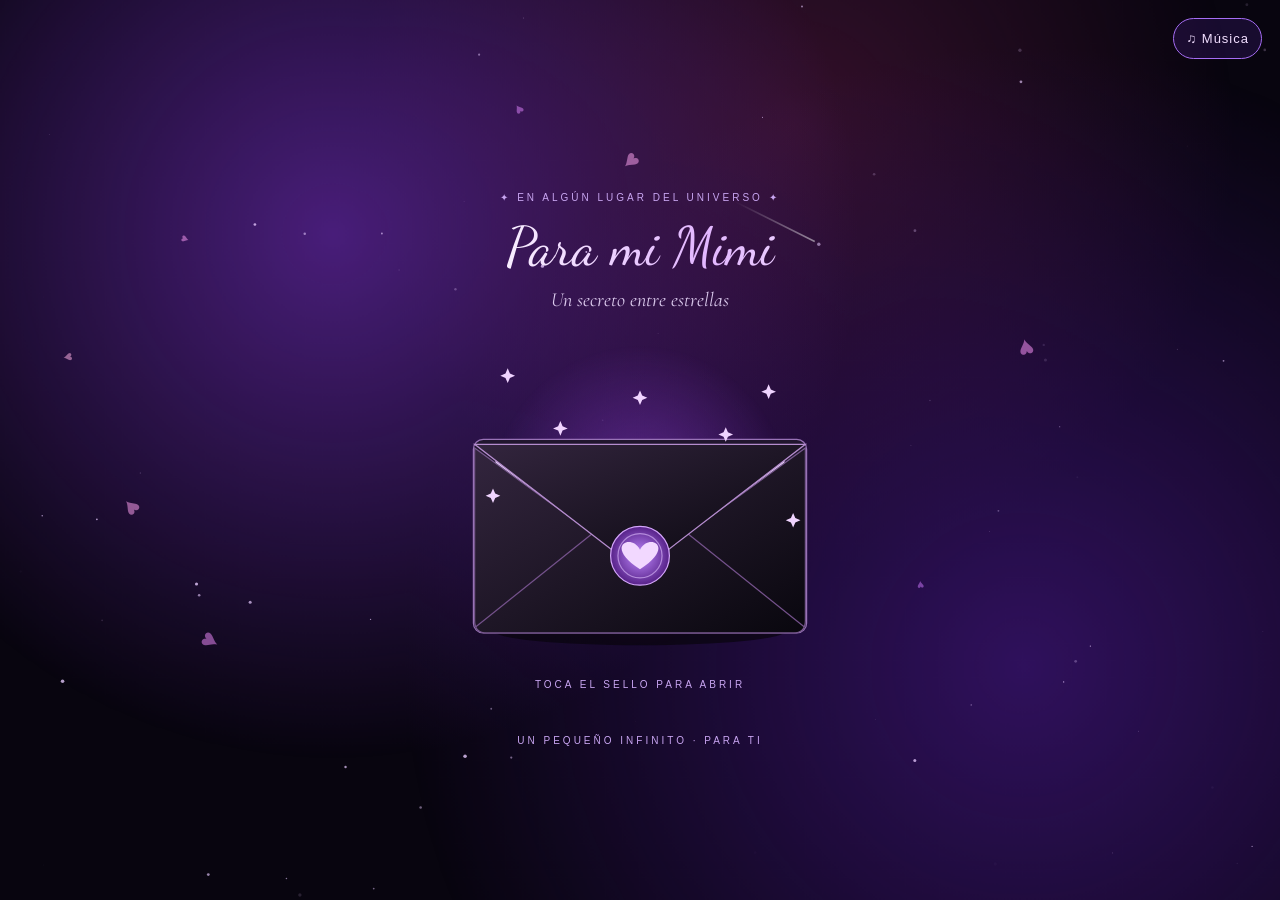
==== index.html @ 6a79136a "Organizar archivos por carpetas (HTML, CSS, JS, img) y añadir foto desplegable al abrir la carta" ====
<!doctype html>
<html lang="es">
<head>
  <meta charset="utf-8">
  <meta name="viewport" content="width=device-width, initial-scale=1, viewport-fit=cover">
  <title>Para mi Mimi 💜</title>
  <link href="https://fonts.googleapis.com/css2?family=Cormorant+Garamond:ital,wght@0,400;1,400&family=Dancing+Script:wght@400;600&display=swap" rel="stylesheet">
  <link rel="stylesheet" href="css/styles.css">
</head>
<body data-mode="sobre">
  <div class="aurora"></div>
  <canvas id="stars" aria-hidden="true"></canvas>
  <button id="sound" aria-label="Activar música" aria-pressed="false">♫ Música</button>

  <main>
    <small>✦ EN ALGÚN LUGAR DEL UNIVERSO ✦</small>

    <section id="cover">
      <h1>Para mi Mimi</h1>
      <p class="sub">Un secreto entre estrellas</p>
      <button class="art" id="heart" aria-label="Abrir carta">
        <svg viewBox="0 0 320 300" aria-hidden="true">
          <defs>
            <linearGradient id="env" x2="1" y2="1">
              <stop stop-color="#33253e"/>
              <stop offset="1" stop-color="#09070e"/>
            </linearGradient>
            <radialGradient id="wax">
              <stop stop-color="#c18aff"/>
              <stop offset="1" stop-color="#572289"/>
            </radialGradient>
          </defs>
          <ellipse cx="160" cy="260" rx="120" ry="12" fill="#09050e" opacity=".7"/>
          <rect x="24" y="104" width="272" height="158" rx="8" fill="#21162e" stroke="#9872b6"/>
          <rect class="paper" x="42" y="116" width="236" height="130" rx="5" fill="#e5d4f4"/>
          <path d="M25 111L160 209 295 111V252Q295 262 285 262H35Q25 262 25 252Z" fill="url(#env)" stroke="#76578d"/>
          <path d="M26 257L126 177M294 257L194 177" stroke="#74518b" fill="none"/>
          <path class="flap" d="M25 108H295L174 201Q160 211 146 201Z" fill="url(#env)" stroke="#b58cce"/>
          <g class="seal">
            <circle cx="160" cy="199" r="24" fill="url(#wax)" stroke="#d3a4fa"/>
            <circle cx="160" cy="199" r="18" fill="none" stroke="#e2c0ff" opacity=".6"/>
            <path d="M160 210C130 191 153 180 160 194 167 180 190 191 160 210" fill="#f2d8ff"/>
          </g>
          <g>
            <path d="M0-6L1.8-1.8 6 0 1.8 1.8 0 6-1.8 1.8-6 0-1.8-1.8Z" fill="#f0d4ff" class="sp" transform="translate(52 52)"/>
            <path d="M0-6L1.8-1.8 6 0 1.8 1.8 0 6-1.8 1.8-6 0-1.8-1.8Z" fill="#f0d4ff" class="sp" transform="translate(265 65)"/>
            <path d="M0-6L1.8-1.8 6 0 1.8 1.8 0 6-1.8 1.8-6 0-1.8-1.8Z" fill="#f0d4ff" class="sp" transform="translate(40 150)"/>
            <path d="M0-6L1.8-1.8 6 0 1.8 1.8 0 6-1.8 1.8-6 0-1.8-1.8Z" fill="#f0d4ff" class="sp" transform="translate(285 170)"/>
            <path d="M0-6L1.8-1.8 6 0 1.8 1.8 0 6-1.8 1.8-6 0-1.8-1.8Z" fill="#f0d4ff" class="sp" transform="translate(160 70)"/>
            <path d="M0-6L1.8-1.8 6 0 1.8 1.8 0 6-1.8 1.8-6 0-1.8-1.8Z" fill="#f0d4ff" class="sp" transform="translate(95 95)"/>
            <path d="M0-6L1.8-1.8 6 0 1.8 1.8 0 6-1.8 1.8-6 0-1.8-1.8Z" fill="#f0d4ff" class="sp" transform="translate(230 100)"/>
          </g>
        </svg>
      </button>
      <p class="hint">TOCA EL SELLO PARA ABRIR</p>
    </section>

    <section id="letter" hidden>
      <div class="tiny">♡</div>
      <h1>Para mi Mimi 💜</h1>

      <figure class="photo-card">
        <div class="photo-frame">
          <img src="img/foto.png" alt="Nosotros juntos 💜">
        </div>
        <figcaption class="photo-caption">Tú y yo 💜</figcaption>
      </figure>

      <div id="message" aria-live="polite"></div>

      <div id="finale" hidden>
        <div class="flowers" aria-hidden="true">✿ ❀ ✿</div>
        <svg id="constellation" viewBox="0 0 280 230" role="img" aria-label="Corazón formado por estrellas"></svg>
        <p class="signature">De todas las casualidades que pudieron pasar en este universo infinito mi favorita siempre será haber coincidido contigo</p>
        <p>Te quiero y te amo muchísimo mi Mimi 💜</p>
        <button id="back">Volver al inicio</button>
      </div>
    </section>

    <footer>UN PEQUEÑO INFINITO · PARA TI</footer>
  </main>

  <script src="js/script.js"></script>
</body>
</html>
---- css/styles.css ----
:root {
  --bg: #08050f;
  --tx: #f7eeff;
  --soft: #dccbee;
  --acc: #c8a5f1;
  color-scheme: dark;
  box-sizing: border-box;
  padding-top: env(safe-area-inset-top, 0px);
  padding-bottom: env(safe-area-inset-bottom, 0px);
}

html {
  scroll-padding-top: env(safe-area-inset-top, 0px);
}

* {
  box-sizing: border-box;
  margin: 0;
  -webkit-tap-highlight-color: transparent;
}

body {
  background: var(--bg);
  color: var(--tx);
  font-family: 'Cormorant Garamond', Georgia, serif;
  min-height: 100svh;
  display: grid;
  place-items: center;
  text-align: center;
  overflow-x: hidden;
}

.aurora {
  position: fixed;
  inset: -10%;
  z-index: 0;
  will-change: transform;
  background:
    radial-gradient(circle at 30% 30%, #6a2bb0aa, transparent 40%),
    radial-gradient(circle at 75% 70%, #3a1470cc, transparent 45%),
    radial-gradient(circle at 60% 20%, #b0307a44, transparent 35%);
  animation: drift 18s ease-in-out infinite alternate;
}

canvas {
  position: fixed;
  inset: 0;
  width: 100%;
  height: 100%;
  pointer-events: none;
  z-index: 0;
}

main {
  position: relative;
  z-index: 1;
  width: min(92%, 440px);
  padding: 76px 24px 44px;
}

small,
footer,
.hint {
  font: 10px Arial, sans-serif;
  letter-spacing: 3px;
  color: var(--acc);
}

small {
  animation: appear 1.6s 0.2s both;
}

footer {
  margin-top: 45px;
}

.hint {
  animation: blink 2.6s ease-in-out infinite;
}

h1 {
  font: 400 clamp(40px, 11vw, 54px) / 1.15 'Dancing Script', cursive;
  background: linear-gradient(90deg, #fff, #e2b6ff, #fff, #e2b6ff);
  background-size: 200% 100%;
  -webkit-background-clip: text;
  background-clip: text;
  color: transparent;
  animation: shine 6s linear infinite;
  margin: 10px 0;
}

.sub {
  font-size: 20px;
  font-style: italic;
  color: var(--soft);
  animation: appear 1.6s 0.6s both;
}

button {
  cursor: pointer;
  color: #f2dfff;
  background: #7c3aed25;
  border: 1px solid #a66df4;
  border-radius: 30px;
  padding: 14px 24px;
  font: 13px Arial, sans-serif;
  letter-spacing: 1px;
  transition: background 0.3s, transform 0.3s;
}

button:hover {
  background: #7c3aed55;
  transform: translateY(-2px);
}

#sound {
  position: fixed;
  right: 18px;
  top: calc(18px + env(safe-area-inset-top, 0px));
  z-index: 3;
  padding: 12px;
}

.art {
  position: relative;
  isolation: isolate;
  display: block;
  width: 100%;
  padding: 0;
  border: 0;
  background: none;
  overflow: visible;
  animation: float 6s ease-in-out infinite, appear 1.6s 0.4s both;
}

.art:hover {
  background: none;
  transform: none;
}

.art svg {
  display: block;
  width: 100%;
  height: auto;
  max-height: 52svh;
  overflow: visible;
  transition: opacity 1s;
}

.art:before {
  content: '';
  position: absolute;
  inset: 6% 8%;
  border-radius: 50%;
  background: radial-gradient(circle, #9a45e777, transparent 65%);
  z-index: -1;
}

.art:focus-visible {
  outline: 2px solid #d8a3ff;
  border-radius: 20px;
}

#letter:not([hidden]) {
  animation: appear 1s ease;
}

.tiny {
  font-size: 60px;
  color: #dbabff;
  text-shadow: 0 0 30px #a855f7;
  animation: beat 1.6s ease-in-out infinite;
}

/* Despliegue de la foto al abrir la tarjeta */
.photo-card {
  margin: 22px auto 28px;
  padding: 12px 12px 18px;
  background: linear-gradient(145deg, rgba(52, 26, 84, 0.72), rgba(20, 10, 35, 0.88));
  border: 1px solid rgba(216, 163, 255, 0.42);
  border-radius: 18px;
  box-shadow:
    0 14px 36px rgba(0, 0, 0, 0.55),
    0 0 28px rgba(168, 85, 247, 0.28);
  backdrop-filter: blur(8px);
  transform-origin: top center;
  animation: unfoldPhoto 1.2s cubic-bezier(0.22, 1, 0.36, 1) 0.25s both;
}

.photo-frame {
  position: relative;
  overflow: hidden;
  border-radius: 12px;
  border: 1px solid rgba(236, 208, 255, 0.25);
}

.photo-frame::after {
  content: '';
  position: absolute;
  inset: 0;
  background: linear-gradient(to top, rgba(15, 7, 26, 0.35), transparent 40%);
  pointer-events: none;
}

.photo-frame img {
  display: block;
  width: 100%;
  height: auto;
  border-radius: 11px;
  transform: scale(1.01);
  transition: transform 0.6s ease;
}

.photo-card:hover .photo-frame img {
  transform: scale(1.04);
}

.photo-caption {
  margin-top: 12px;
  font-family: 'Dancing Script', cursive;
  font-size: 24px;
  color: #f2dfff;
  text-shadow: 0 0 14px rgba(168, 85, 247, 0.6);
}

#message {
  margin-top: 14px;
}

#message p {
  font-size: 21px;
  line-height: 1.7;
  color: var(--soft);
  text-align: left;
  margin: 0 0 22px;
}

.w {
  display: inline-block;
  opacity: 0;
  transform: translateY(8px);
  animation: wordin 0.7s ease forwards;
}

#finale {
  margin-top: 36px;
}

#finale p {
  font-size: 20px;
  line-height: 1.7;
  color: var(--soft);
  animation: appear 2s both;
}

#finale .signature {
  font-style: italic;
  color: #ecd0ff;
  margin-top: 10px;
}

#finale button {
  margin-top: 18px;
  animation: appear 2s 1s both;
}

.flowers {
  font-size: 42px;
  color: #d8a3ff;
  letter-spacing: 12px;
  text-shadow: 0 0 20px #a855f7;
  animation: sway 4s ease-in-out infinite;
}

#constellation {
  width: 100%;
  max-width: 300px;
  overflow: visible;
  animation: beat 1.8s ease-in-out 4s infinite;
}

#constellation circle {
  fill: #eac9ff;
  animation: gather 2.8s cubic-bezier(0.2, 0.7, 0.2, 1) both;
  animation-delay: var(--delay);
}

#constellation circle:nth-child(4n) {
  animation:
    gather 2.8s cubic-bezier(0.2, 0.7, 0.2, 1) both,
    tw 3s ease-in-out infinite;
  animation-delay: var(--delay), calc(3s + var(--delay) * 4);
}

#constellation .ln {
  fill: none;
  stroke: #d9a8ff88;
  stroke-width: 1;
  stroke-dasharray: 1;
  stroke-dashoffset: 1;
  animation: draw 3.5s 2.2s ease forwards;
}

.ring {
  transform-origin: 160px 140px;
  animation: spin 26s linear infinite;
}

.sp {
  animation: tw 2.4s ease-in-out infinite;
}

.sp:nth-child(2n) {
  animation-delay: 0.8s;
}

.sp:nth-child(3n) {
  animation-delay: 1.5s;
}

.fp {
  transform-box: fill-box;
  transform-origin: center;
  animation: fall 7s ease-in infinite;
}

.fp + .fp {
  animation-delay: 3.5s;
}

.bloom {
  transform-origin: 160px 140px;
  animation: pulse 4s ease-in-out infinite;
}

.flap {
  transform-origin: 160px 112px;
  transition: transform 0.8s;
}

.paper {
  transition: transform 0.8s;
}

.seal {
  transform-box: fill-box;
  transform-origin: center;
  transition: opacity 0.35s;
  animation: glow 2.4s ease-in-out infinite;
}

.opening .flap {
  transform: scaleY(-1);
}

.opening .paper {
  transform: translateY(-65px);
}

.opening .seal {
  opacity: 0;
}

.opening .bloom {
  animation: none;
  transform: scale(1.25);
  filter: brightness(2);
  transition: all 0.8s;
}

.opening .ring {
  animation-duration: 2s;
}

.opening svg {
  opacity: 0.45;
}

@keyframes unfoldPhoto {
  0% {
    opacity: 0;
    transform: perspective(700px) rotateX(-25deg) translateY(22px) scale(0.92);
  }
  100% {
    opacity: 1;
    transform: perspective(700px) rotateX(0deg) translateY(0) scale(1);
  }
}

@keyframes drift {
  to {
    transform: translate(3%, 2%) scale(1.06);
  }
}

@keyframes float {
  50% {
    transform: translateY(-9px);
  }
}

@keyframes pulse {
  50% {
    transform: scale(1.07);
  }
}

@keyframes beat {
  0%,
  100% {
    transform: scale(1);
  }
  15% {
    transform: scale(1.08);
  }
  30% {
    transform: scale(1);
  }
  45% {
    transform: scale(1.05);
  }
}

@keyframes appear {
  from {
    opacity: 0;
    transform: translateY(15px);
  }
  to {
    opacity: 1;
    transform: none;
  }
}

@keyframes blink {
  50% {
    opacity: 0.35;
  }
}

@keyframes shine {
  to {
    background-position: -200% 0;
  }
}

@keyframes wordin {
  to {
    opacity: 1;
    transform: none;
  }
}

@keyframes spin {
  to {
    transform: rotate(360deg);
  }
}

@keyframes tw {
  50% {
    opacity: 0.25;
  }
}

@keyframes sway {
  50% {
    transform: translateY(-5px);
  }
}

@keyframes glow {
  50% {
    transform: scale(0.95);
  }
}

@keyframes fall {
  0% {
    transform: translate(0, 0) rotate(0);
    opacity: 0;
  }
  15% {
    opacity: 1;
  }
  100% {
    transform: translate(-34px, 125px) rotate(220deg);
    opacity: 0;
  }
}

@keyframes gather {
  from {
    transform: translate(var(--dx), var(--dy));
    opacity: 0.1;
  }
  to {
    transform: none;
    opacity: 1;
  }
}

@keyframes draw {
  to {
    stroke-dashoffset: 0;
  }
}

@media (prefers-reduced-motion: reduce) {
  * {
    animation: none !important;
    transition: none !important;
  }
  .w {
    opacity: 1;
    filter: none;
    transform: none;
  }
  #constellation .ln {
    stroke-dashoffset: 0;
  }
}

@media (max-width: 480px) {
  main {
    padding: 64px 18px 36px;
  }
  #message p {
    font-size: 19px;
  }
  #finale p {
    font-size: 18px;
  }
  .tiny {
    font-size: 48px;
  }
  #sound {
    padding: 10px;
    font-size: 12px;
  }
}

@media (max-height: 620px) {
  .art svg {
    max-height: 42svh;
  }
}

@media (hover: none) {
  h1 {
    animation: none;
    background-position: 0 0;
  }
}
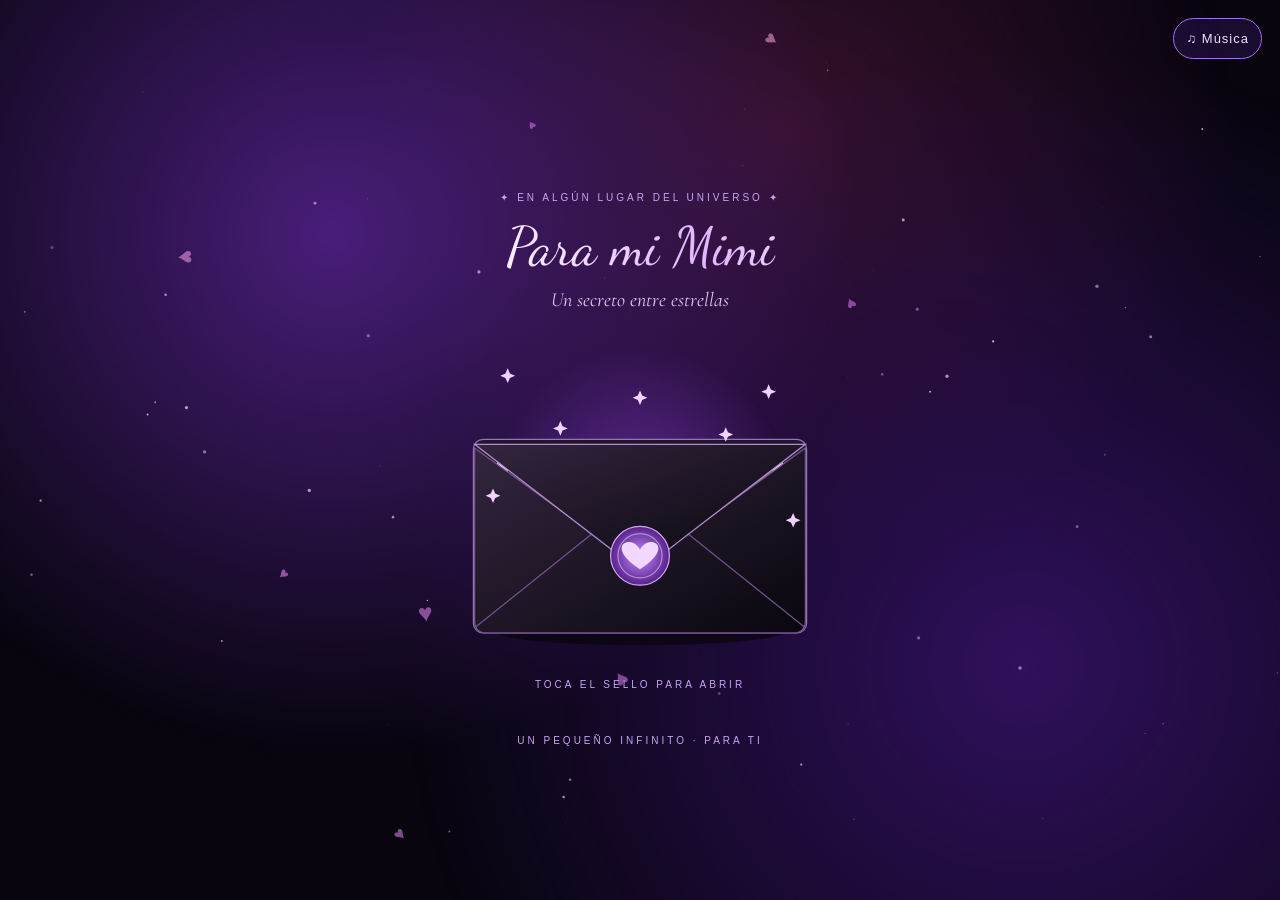
==== commit b980a7cb: "Hacer que la foto vaya saliendo desde adentro del sobre mientras se abre" ====
--- a/index.html
+++ b/index.html
@@ -29,18 +29,38 @@
               <stop stop-color="#c18aff"/>
               <stop offset="1" stop-color="#572289"/>
             </radialGradient>
+            <clipPath id="photo-clip">
+              <rect x="52" y="122" width="216" height="110" rx="4"/>
+            </clipPath>
           </defs>
+
+          <!-- Sombra y fondo interior del sobre -->
           <ellipse cx="160" cy="260" rx="120" ry="12" fill="#09050e" opacity=".7"/>
           <rect x="24" y="104" width="272" height="158" rx="8" fill="#21162e" stroke="#9872b6"/>
-          <rect class="paper" x="42" y="116" width="236" height="130" rx="5" fill="#e5d4f4"/>
+
+          <!-- Tarjeta con la foto dentro del sobre que va saliendo mientras se abre -->
+          <g class="paper">
+            <rect x="44" y="114" width="232" height="142" rx="6" fill="#f3e8ff" stroke="#d8b4fe" stroke-width="1.5"/>
+            <image href="img/foto.png" x="52" y="122" width="216" height="110" preserveAspectRatio="xMidYMid slice" clip-path="url(#photo-clip)"/>
+            <rect x="52" y="122" width="216" height="110" rx="4" fill="none" stroke="#a855f7" stroke-opacity=".35"/>
+            <text x="160" y="248" text-anchor="middle" fill="#4c1d95" font-family="'Dancing Script', cursive" font-size="15" font-weight="600">Tú y yo 💜</text>
+          </g>
+
+          <!-- Bolsillo frontal del sobre (cubre la foto hasta que sube y sale) -->
           <path d="M25 111L160 209 295 111V252Q295 262 285 262H35Q25 262 25 252Z" fill="url(#env)" stroke="#76578d"/>
           <path d="M26 257L126 177M294 257L194 177" stroke="#74518b" fill="none"/>
+
+          <!-- Solapa superior del sobre -->
           <path class="flap" d="M25 108H295L174 201Q160 211 146 201Z" fill="url(#env)" stroke="#b58cce"/>
+
+          <!-- Sello de cera -->
           <g class="seal">
             <circle cx="160" cy="199" r="24" fill="url(#wax)" stroke="#d3a4fa"/>
             <circle cx="160" cy="199" r="18" fill="none" stroke="#e2c0ff" opacity=".6"/>
             <path d="M160 210C130 191 153 180 160 194 167 180 190 191 160 210" fill="#f2d8ff"/>
           </g>
+
+          <!-- Destellos alrededor del sobre -->
           <g>
             <path d="M0-6L1.8-1.8 6 0 1.8 1.8 0 6-1.8 1.8-6 0-1.8-1.8Z" fill="#f0d4ff" class="sp" transform="translate(52 52)"/>
             <path d="M0-6L1.8-1.8 6 0 1.8 1.8 0 6-1.8 1.8-6 0-1.8-1.8Z" fill="#f0d4ff" class="sp" transform="translate(265 65)"/>
--- a/css/styles.css
+++ b/css/styles.css
@@ -334,18 +334,19 @@
 }
 
 .flap {
-  transform-origin: 160px 112px;
-  transition: transform 0.8s;
+  transform-origin: 160px 108px;
+  transition: transform 0.65s cubic-bezier(0.4, 0, 0.2, 1);
 }
 
 .paper {
-  transition: transform 0.8s;
+  transform-origin: 160px 185px;
+  transition: transform 1.25s cubic-bezier(0.22, 1, 0.36, 1) 0.35s, filter 1.25s ease 0.35s;
 }
 
 .seal {
   transform-box: fill-box;
   transform-origin: center;
-  transition: opacity 0.35s;
+  transition: opacity 0.3s, transform 0.3s;
   animation: glow 2.4s ease-in-out infinite;
 }
 
@@ -354,11 +355,13 @@
 }
 
 .opening .paper {
-  transform: translateY(-65px);
+  transform: translateY(-120px) scale(1.06);
+  filter: drop-shadow(0 12px 18px rgba(0, 0, 0, 0.65));
 }
 
 .opening .seal {
   opacity: 0;
+  transform: scale(0.6);
 }
 
 .opening .bloom {
@@ -373,7 +376,7 @@
 }
 
 .opening svg {
-  opacity: 0.45;
+  opacity: 1;
 }
 
 @keyframes unfoldPhoto {
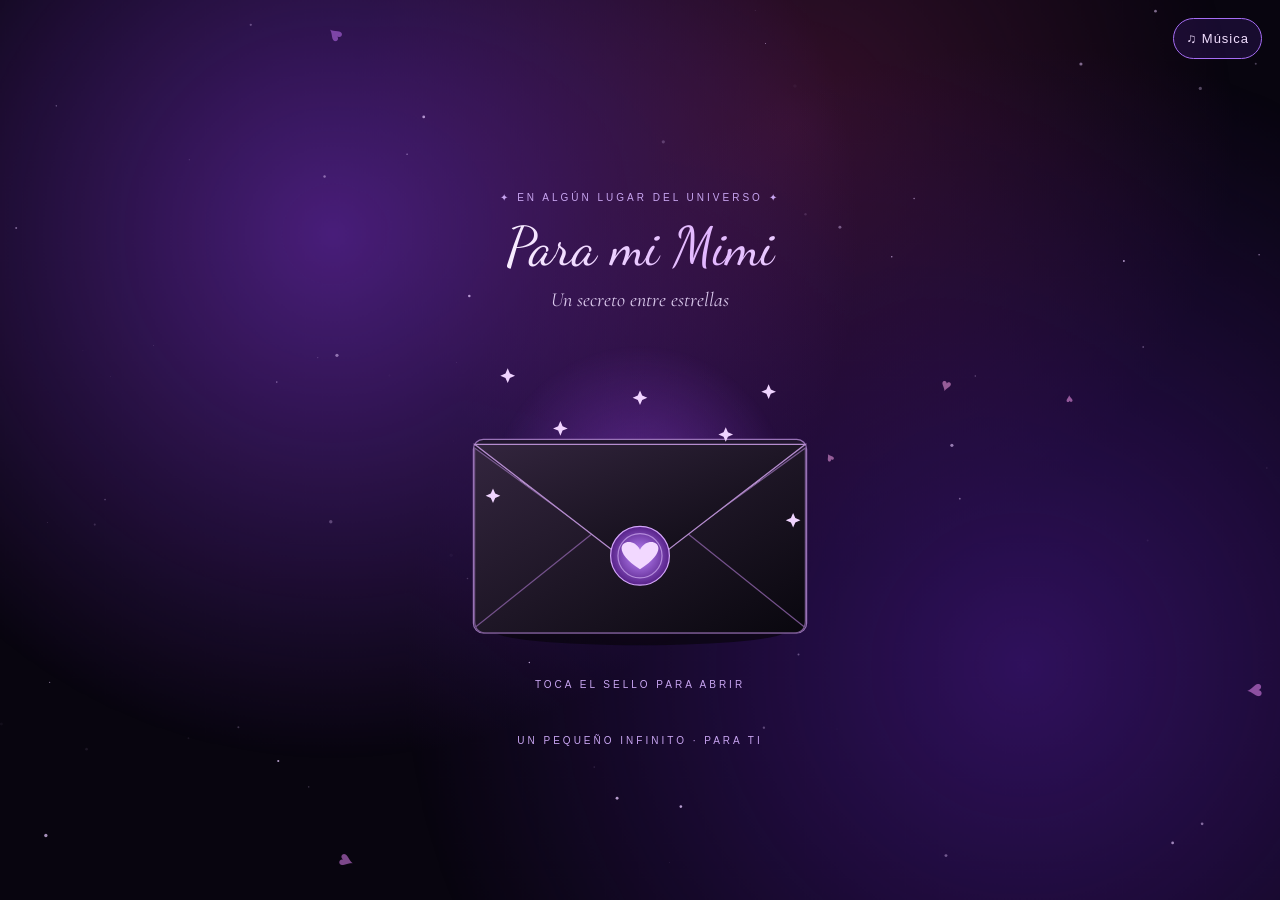
==== commit 9af48f6f: "Corregir capas del sobre para que la foto salga por delante de la solapa y se despliegue fluidamente" ====
--- a/index.html
+++ b/index.html
@@ -30,7 +30,7 @@
               <stop offset="1" stop-color="#572289"/>
             </radialGradient>
             <clipPath id="photo-clip">
-              <rect x="52" y="122" width="216" height="110" rx="4"/>
+              <rect x="64" y="120" width="192" height="106" rx="5"/>
             </clipPath>
           </defs>
 
@@ -38,20 +38,25 @@
           <ellipse cx="160" cy="260" rx="120" ry="12" fill="#09050e" opacity=".7"/>
           <rect x="24" y="104" width="272" height="158" rx="8" fill="#21162e" stroke="#9872b6"/>
 
-          <!-- Tarjeta con la foto dentro del sobre que va saliendo mientras se abre -->
+          <!-- Solapa superior abierta (queda DETRÁS de la foto cuando el sobre se abre) -->
+          <path class="flap-open" d="M25 108H295L174 15Q160 5 146 15Z" fill="#1c1128" stroke="#9872b6"/>
+
+          <!-- Cuadro de la foto que sale del interior del sobre y se despliega al frente -->
           <g class="paper">
-            <rect x="44" y="114" width="232" height="142" rx="6" fill="#f3e8ff" stroke="#d8b4fe" stroke-width="1.5"/>
-            <image href="img/foto.png" x="52" y="122" width="216" height="110" preserveAspectRatio="xMidYMid slice" clip-path="url(#photo-clip)"/>
-            <rect x="52" y="122" width="216" height="110" rx="4" fill="none" stroke="#a855f7" stroke-opacity=".35"/>
-            <text x="160" y="248" text-anchor="middle" fill="#4c1d95" font-family="'Dancing Script', cursive" font-size="15" font-weight="600">Tú y yo 💜</text>
+            <rect x="54" y="112" width="212" height="138" rx="8" fill="#f5ebff" stroke="#d8b4fe" stroke-width="1.5"/>
+            <image href="img/foto.png" x="64" y="120" width="192" height="106" preserveAspectRatio="xMidYMid slice" clip-path="url(#photo-clip)"/>
+            <rect x="64" y="120" width="192" height="106" rx="5" fill="none" stroke="#a855f7" stroke-opacity=".35"/>
+            <text x="160" y="242" text-anchor="middle" fill="#4c1d95" font-family="'Dancing Script', cursive" font-size="15" font-weight="600">Tú y yo 💜</text>
           </g>
 
-          <!-- Bolsillo frontal del sobre (cubre la foto hasta que sube y sale) -->
-          <path d="M25 111L160 209 295 111V252Q295 262 285 262H35Q25 262 25 252Z" fill="url(#env)" stroke="#76578d"/>
-          <path d="M26 257L126 177M294 257L194 177" stroke="#74518b" fill="none"/>
+          <!-- Bolsillo frontal del sobre (cubre la foto mientras está adentro y se desvanece al desplegarse el cuadro) -->
+          <g class="pocket">
+            <path d="M25 111L160 209 295 111V252Q295 262 285 262H35Q25 262 25 252Z" fill="url(#env)" stroke="#76578d"/>
+            <path d="M26 257L126 177M294 257L194 177" stroke="#74518b" fill="none"/>
+          </g>
 
-          <!-- Solapa superior del sobre -->
-          <path class="flap" d="M25 108H295L174 201Q160 211 146 201Z" fill="url(#env)" stroke="#b58cce"/>
+          <!-- Solapa superior cerrada (se pliega hasta 90° y da paso a .flap-open detrás de la foto) -->
+          <path class="flap-closed" d="M25 108H295L174 201Q160 211 146 201Z" fill="url(#env)" stroke="#b58cce"/>
 
           <!-- Sello de cera -->
           <g class="seal">
@@ -61,7 +66,7 @@
           </g>
 
           <!-- Destellos alrededor del sobre -->
-          <g>
+          <g class="sparkles">
             <path d="M0-6L1.8-1.8 6 0 1.8 1.8 0 6-1.8 1.8-6 0-1.8-1.8Z" fill="#f0d4ff" class="sp" transform="translate(52 52)"/>
             <path d="M0-6L1.8-1.8 6 0 1.8 1.8 0 6-1.8 1.8-6 0-1.8-1.8Z" fill="#f0d4ff" class="sp" transform="translate(265 65)"/>
             <path d="M0-6L1.8-1.8 6 0 1.8 1.8 0 6-1.8 1.8-6 0-1.8-1.8Z" fill="#f0d4ff" class="sp" transform="translate(40 150)"/>
--- a/css/styles.css
+++ b/css/styles.css
@@ -183,8 +183,8 @@
     0 14px 36px rgba(0, 0, 0, 0.55),
     0 0 28px rgba(168, 85, 247, 0.28);
   backdrop-filter: blur(8px);
-  transform-origin: top center;
-  animation: unfoldPhoto 1.2s cubic-bezier(0.22, 1, 0.36, 1) 0.25s both;
+  transform-origin: center;
+  animation: unfoldPhoto 0.6s cubic-bezier(0.22, 1, 0.36, 1) both;
 }
 
 .photo-frame {
@@ -333,35 +333,59 @@
   animation: pulse 4s ease-in-out infinite;
 }
 
-.flap {
+.flap-closed {
   transform-origin: 160px 108px;
-  transition: transform 0.65s cubic-bezier(0.4, 0, 0.2, 1);
+  transition: transform 0.28s ease-in, opacity 0.05s linear 0.26s;
+}
+
+.flap-open {
+  transform-origin: 160px 108px;
+  transform: scaleY(0);
+  opacity: 0;
+  transition: transform 0.32s cubic-bezier(0.22, 1, 0.36, 1) 0.26s, opacity 0.05s linear 0.25s;
 }
 
 .paper {
-  transform-origin: 160px 185px;
-  transition: transform 1.25s cubic-bezier(0.22, 1, 0.36, 1) 0.35s, filter 1.25s ease 0.35s;
+  transform-origin: 160px 180px;
+  transform: translateY(8px) scale(0.92);
+}
+
+.pocket {
+  transform-origin: 160px 200px;
+  transition: opacity 0.6s ease 1.05s, transform 0.6s ease 1.05s;
 }
 
 .seal {
   transform-box: fill-box;
   transform-origin: center;
-  transition: opacity 0.3s, transform 0.3s;
+  transition: opacity 0.25s, transform 0.25s;
   animation: glow 2.4s ease-in-out infinite;
 }
 
-.opening .flap {
-  transform: scaleY(-1);
+.opening .flap-closed {
+  transform: scaleY(0);
+  opacity: 0;
+}
+
+.opening .flap-open {
+  transform: scaleY(1);
+  opacity: 1;
 }
 
 .opening .paper {
-  transform: translateY(-120px) scale(1.06);
-  filter: drop-shadow(0 12px 18px rgba(0, 0, 0, 0.65));
+  animation: emergeAndUnfold 1.55s cubic-bezier(0.22, 1, 0.36, 1) 0.32s forwards;
+}
+
+.opening .pocket,
+.opening .flap-open,
+.opening .sparkles {
+  opacity: 0;
+  transition: opacity 0.55s ease 1.15s;
 }
 
 .opening .seal {
   opacity: 0;
-  transform: scale(0.6);
+  transform: scale(0.5);
 }
 
 .opening .bloom {
@@ -379,14 +403,29 @@
   opacity: 1;
 }
 
+@keyframes emergeAndUnfold {
+  0% {
+    transform: translateY(8px) scale(0.92);
+    filter: drop-shadow(0 2px 6px rgba(0, 0, 0, 0.3));
+  }
+  48% {
+    transform: translateY(-92px) scale(0.98);
+    filter: drop-shadow(0 12px 22px rgba(0, 0, 0, 0.55));
+  }
+  100% {
+    transform: translateY(-28px) scale(1.36);
+    filter: drop-shadow(0 18px 36px rgba(0, 0, 0, 0.75));
+  }
+}
+
 @keyframes unfoldPhoto {
   0% {
-    opacity: 0;
-    transform: perspective(700px) rotateX(-25deg) translateY(22px) scale(0.92);
+    opacity: 0.85;
+    transform: scale(0.96);
   }
   100% {
     opacity: 1;
-    transform: perspective(700px) rotateX(0deg) translateY(0) scale(1);
+    transform: scale(1);
   }
 }
 
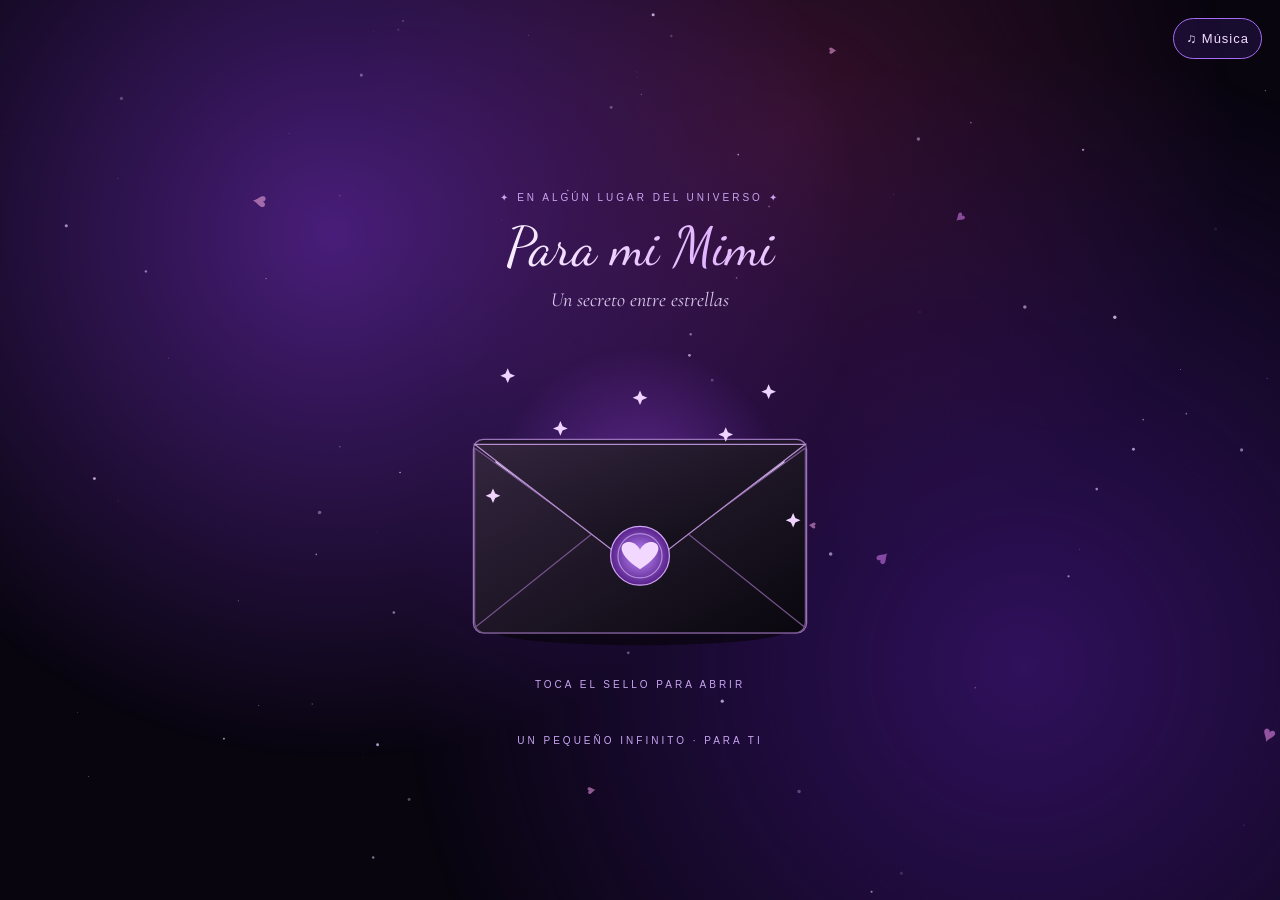
==== commit 1f6683d7: "Hacer que la foto salga como tarjeta independiente por delante del sobre sin quedar tapada y con cac" ====
--- a/index.html
+++ b/index.html
@@ -5,7 +5,7 @@
   <meta name="viewport" content="width=device-width, initial-scale=1, viewport-fit=cover">
   <title>Para mi Mimi 💜</title>
   <link href="https://fonts.googleapis.com/css2?family=Cormorant+Garamond:ital,wght@0,400;1,400&family=Dancing+Script:wght@400;600&display=swap" rel="stylesheet">
-  <link rel="stylesheet" href="css/styles.css">
+  <link rel="stylesheet" href="css/styles.css?v=3">
 </head>
 <body data-mode="sobre">
   <div class="aurora"></div>
@@ -18,64 +18,64 @@
     <section id="cover">
       <h1>Para mi Mimi</h1>
       <p class="sub">Un secreto entre estrellas</p>
+
       <button class="art" id="heart" aria-label="Abrir carta">
-        <svg viewBox="0 0 320 300" aria-hidden="true">
-          <defs>
-            <linearGradient id="env" x2="1" y2="1">
-              <stop stop-color="#33253e"/>
-              <stop offset="1" stop-color="#09070e"/>
-            </linearGradient>
-            <radialGradient id="wax">
-              <stop stop-color="#c18aff"/>
-              <stop offset="1" stop-color="#572289"/>
-            </radialGradient>
-            <clipPath id="photo-clip">
-              <rect x="64" y="120" width="192" height="106" rx="5"/>
-            </clipPath>
-          </defs>
+        <div class="envelope-stage">
+          <!-- Tarjeta de la foto oculta inicialmente dentro del sobre, que emerge y se despliega -->
+          <div class="emerging-photo" aria-hidden="true">
+            <div class="emerging-frame">
+              <img src="img/foto.png" alt="Nosotros juntos 💜">
+            </div>
+            <span class="emerging-caption">Tú y yo 💜</span>
+          </div>
 
-          <!-- Sombra y fondo interior del sobre -->
-          <ellipse cx="160" cy="260" rx="120" ry="12" fill="#09050e" opacity=".7"/>
-          <rect x="24" y="104" width="272" height="158" rx="8" fill="#21162e" stroke="#9872b6"/>
+          <svg viewBox="0 0 320 300" aria-hidden="true">
+            <defs>
+              <linearGradient id="env" x2="1" y2="1">
+                <stop stop-color="#33253e"/>
+                <stop offset="1" stop-color="#09070e"/>
+              </linearGradient>
+              <radialGradient id="wax">
+                <stop stop-color="#c18aff"/>
+                <stop offset="1" stop-color="#572289"/>
+              </radialGradient>
+            </defs>
 
-          <!-- Solapa superior abierta (queda DETRÁS de la foto cuando el sobre se abre) -->
-          <path class="flap-open" d="M25 108H295L174 15Q160 5 146 15Z" fill="#1c1128" stroke="#9872b6"/>
+            <!-- Sombra y respaldo del sobre -->
+            <ellipse class="env-shadow" cx="160" cy="260" rx="120" ry="12" fill="#09050e" opacity=".7"/>
+            <rect class="env-back" x="24" y="104" width="272" height="158" rx="8" fill="#21162e" stroke="#9872b6"/>
 
-          <!-- Cuadro de la foto que sale del interior del sobre y se despliega al frente -->
-          <g class="paper">
-            <rect x="54" y="112" width="212" height="138" rx="8" fill="#f5ebff" stroke="#d8b4fe" stroke-width="1.5"/>
-            <image href="img/foto.png" x="64" y="120" width="192" height="106" preserveAspectRatio="xMidYMid slice" clip-path="url(#photo-clip)"/>
-            <rect x="64" y="120" width="192" height="106" rx="5" fill="none" stroke="#a855f7" stroke-opacity=".35"/>
-            <text x="160" y="242" text-anchor="middle" fill="#4c1d95" font-family="'Dancing Script', cursive" font-size="15" font-weight="600">Tú y yo 💜</text>
-          </g>
+            <!-- Papel interior decorativo del sobre -->
+            <rect class="paper" x="42" y="116" width="236" height="130" rx="5" fill="#e5d4f4"/>
 
-          <!-- Bolsillo frontal del sobre (cubre la foto mientras está adentro y se desvanece al desplegarse el cuadro) -->
-          <g class="pocket">
-            <path d="M25 111L160 209 295 111V252Q295 262 285 262H35Q25 262 25 252Z" fill="url(#env)" stroke="#76578d"/>
-            <path d="M26 257L126 177M294 257L194 177" stroke="#74518b" fill="none"/>
-          </g>
+            <!-- Bolsillo frontal del sobre -->
+            <g class="pocket">
+              <path d="M25 111L160 209 295 111V252Q295 262 285 262H35Q25 262 25 252Z" fill="url(#env)" stroke="#76578d"/>
+              <path d="M26 257L126 177M294 257L194 177" stroke="#74518b" fill="none"/>
+            </g>
 
-          <!-- Solapa superior cerrada (se pliega hasta 90° y da paso a .flap-open detrás de la foto) -->
-          <path class="flap-closed" d="M25 108H295L174 201Q160 211 146 201Z" fill="url(#env)" stroke="#b58cce"/>
+            <!-- Solapa superior del sobre -->
+            <path class="flap" d="M25 108H295L174 201Q160 211 146 201Z" fill="url(#env)" stroke="#b58cce"/>
 
-          <!-- Sello de cera -->
-          <g class="seal">
-            <circle cx="160" cy="199" r="24" fill="url(#wax)" stroke="#d3a4fa"/>
-            <circle cx="160" cy="199" r="18" fill="none" stroke="#e2c0ff" opacity=".6"/>
-            <path d="M160 210C130 191 153 180 160 194 167 180 190 191 160 210" fill="#f2d8ff"/>
-          </g>
+            <!-- Sello de cera -->
+            <g class="seal">
+              <circle cx="160" cy="199" r="24" fill="url(#wax)" stroke="#d3a4fa"/>
+              <circle cx="160" cy="199" r="18" fill="none" stroke="#e2c0ff" opacity=".6"/>
+              <path d="M160 210C130 191 153 180 160 194 167 180 190 191 160 210" fill="#f2d8ff"/>
+            </g>
 
-          <!-- Destellos alrededor del sobre -->
-          <g class="sparkles">
-            <path d="M0-6L1.8-1.8 6 0 1.8 1.8 0 6-1.8 1.8-6 0-1.8-1.8Z" fill="#f0d4ff" class="sp" transform="translate(52 52)"/>
-            <path d="M0-6L1.8-1.8 6 0 1.8 1.8 0 6-1.8 1.8-6 0-1.8-1.8Z" fill="#f0d4ff" class="sp" transform="translate(265 65)"/>
-            <path d="M0-6L1.8-1.8 6 0 1.8 1.8 0 6-1.8 1.8-6 0-1.8-1.8Z" fill="#f0d4ff" class="sp" transform="translate(40 150)"/>
-            <path d="M0-6L1.8-1.8 6 0 1.8 1.8 0 6-1.8 1.8-6 0-1.8-1.8Z" fill="#f0d4ff" class="sp" transform="translate(285 170)"/>
-            <path d="M0-6L1.8-1.8 6 0 1.8 1.8 0 6-1.8 1.8-6 0-1.8-1.8Z" fill="#f0d4ff" class="sp" transform="translate(160 70)"/>
-            <path d="M0-6L1.8-1.8 6 0 1.8 1.8 0 6-1.8 1.8-6 0-1.8-1.8Z" fill="#f0d4ff" class="sp" transform="translate(95 95)"/>
-            <path d="M0-6L1.8-1.8 6 0 1.8 1.8 0 6-1.8 1.8-6 0-1.8-1.8Z" fill="#f0d4ff" class="sp" transform="translate(230 100)"/>
-          </g>
-        </svg>
+            <!-- Destellos alrededor del sobre -->
+            <g class="sparkles">
+              <path d="M0-6L1.8-1.8 6 0 1.8 1.8 0 6-1.8 1.8-6 0-1.8-1.8Z" fill="#f0d4ff" class="sp" transform="translate(52 52)"/>
+              <path d="M0-6L1.8-1.8 6 0 1.8 1.8 0 6-1.8 1.8-6 0-1.8-1.8Z" fill="#f0d4ff" class="sp" transform="translate(265 65)"/>
+              <path d="M0-6L1.8-1.8 6 0 1.8 1.8 0 6-1.8 1.8-6 0-1.8-1.8Z" fill="#f0d4ff" class="sp" transform="translate(40 150)"/>
+              <path d="M0-6L1.8-1.8 6 0 1.8 1.8 0 6-1.8 1.8-6 0-1.8-1.8Z" fill="#f0d4ff" class="sp" transform="translate(285 170)"/>
+              <path d="M0-6L1.8-1.8 6 0 1.8 1.8 0 6-1.8 1.8-6 0-1.8-1.8Z" fill="#f0d4ff" class="sp" transform="translate(160 70)"/>
+              <path d="M0-6L1.8-1.8 6 0 1.8 1.8 0 6-1.8 1.8-6 0-1.8-1.8Z" fill="#f0d4ff" class="sp" transform="translate(95 95)"/>
+              <path d="M0-6L1.8-1.8 6 0 1.8 1.8 0 6-1.8 1.8-6 0-1.8-1.8Z" fill="#f0d4ff" class="sp" transform="translate(230 100)"/>
+            </g>
+          </svg>
+        </div>
       </button>
       <p class="hint">TOCA EL SELLO PARA ABRIR</p>
     </section>
@@ -105,6 +105,6 @@
     <footer>UN PEQUEÑO INFINITO · PARA TI</footer>
   </main>
 
-  <script src="js/script.js"></script>
+  <script src="js/script.js?v=3"></script>
 </body>
 </html>
--- a/css/styles.css
+++ b/css/styles.css
@@ -138,13 +138,22 @@
   transform: none;
 }
 
+.envelope-stage {
+  position: relative;
+  width: 100%;
+  display: grid;
+  place-items: center;
+}
+
 .art svg {
+  position: relative;
+  z-index: 1;
   display: block;
   width: 100%;
   height: auto;
   max-height: 52svh;
   overflow: visible;
-  transition: opacity 1s;
+  transition: opacity 0.65s ease, transform 0.65s ease;
 }
 
 .art:before {
@@ -161,8 +170,48 @@
   border-radius: 20px;
 }
 
+/* Tarjeta emergente que sale del sobre y se despliega hasta formar el cuadro */
+.emerging-photo {
+  position: absolute;
+  z-index: 3;
+  width: 88%;
+  padding: 12px 12px 16px;
+  background: linear-gradient(145deg, rgba(52, 26, 84, 0.92), rgba(20, 10, 35, 0.96));
+  border: 1px solid rgba(216, 163, 255, 0.55);
+  border-radius: 18px;
+  box-shadow:
+    0 18px 42px rgba(0, 0, 0, 0.7),
+    0 0 32px rgba(168, 85, 247, 0.38);
+  pointer-events: none;
+  opacity: 0;
+  transform: translateY(34px) scale(0.42);
+  transform-origin: center center;
+}
+
+.emerging-frame {
+  overflow: hidden;
+  border-radius: 12px;
+  border: 1px solid rgba(236, 208, 255, 0.28);
+}
+
+.emerging-frame img {
+  display: block;
+  width: 100%;
+  height: auto;
+  border-radius: 11px;
+}
+
+.emerging-caption {
+  display: block;
+  margin-top: 10px;
+  font-family: 'Dancing Script', cursive;
+  font-size: 22px;
+  color: #f2dfff;
+  text-shadow: 0 0 14px rgba(168, 85, 247, 0.6);
+}
+
 #letter:not([hidden]) {
-  animation: appear 1s ease;
+  animation: appear 0.8s ease;
 }
 
 .tiny {
@@ -172,7 +221,7 @@
   animation: beat 1.6s ease-in-out infinite;
 }
 
-/* Despliegue de la foto al abrir la tarjeta */
+/* Cuadro de la foto dentro de la carta abierta */
 .photo-card {
   margin: 22px auto 28px;
   padding: 12px 12px 18px;
@@ -184,7 +233,7 @@
     0 0 28px rgba(168, 85, 247, 0.28);
   backdrop-filter: blur(8px);
   transform-origin: center;
-  animation: unfoldPhoto 0.6s cubic-bezier(0.22, 1, 0.36, 1) both;
+  animation: settlePhoto 0.55s cubic-bezier(0.22, 1, 0.36, 1) both;
 }
 
 .photo-frame {
@@ -333,26 +382,13 @@
   animation: pulse 4s ease-in-out infinite;
 }
 
-.flap-closed {
+.flap {
   transform-origin: 160px 108px;
-  transition: transform 0.28s ease-in, opacity 0.05s linear 0.26s;
-}
-
-.flap-open {
-  transform-origin: 160px 108px;
-  transform: scaleY(0);
-  opacity: 0;
-  transition: transform 0.32s cubic-bezier(0.22, 1, 0.36, 1) 0.26s, opacity 0.05s linear 0.25s;
+  transition: transform 0.55s cubic-bezier(0.4, 0, 0.2, 1);
 }
 
 .paper {
-  transform-origin: 160px 180px;
-  transform: translateY(8px) scale(0.92);
-}
-
-.pocket {
-  transform-origin: 160px 200px;
-  transition: opacity 0.6s ease 1.05s, transform 0.6s ease 1.05s;
+  transition: transform 0.65s ease 0.15s, opacity 0.45s ease 0.45s;
 }
 
 .seal {
@@ -362,25 +398,13 @@
   animation: glow 2.4s ease-in-out infinite;
 }
 
-.opening .flap-closed {
-  transform: scaleY(0);
+.opening .flap {
+  transform: scaleY(-1);
+}
+
+.opening .paper {
+  transform: translateY(-45px);
   opacity: 0;
-}
-
-.opening .flap-open {
-  transform: scaleY(1);
-  opacity: 1;
-}
-
-.opening .paper {
-  animation: emergeAndUnfold 1.55s cubic-bezier(0.22, 1, 0.36, 1) 0.32s forwards;
-}
-
-.opening .pocket,
-.opening .flap-open,
-.opening .sparkles {
-  opacity: 0;
-  transition: opacity 0.55s ease 1.15s;
 }
 
 .opening .seal {
@@ -388,39 +412,42 @@
   transform: scale(0.5);
 }
 
-.opening .bloom {
-  animation: none;
-  transform: scale(1.25);
-  filter: brightness(2);
-  transition: all 0.8s;
-}
-
-.opening .ring {
-  animation-duration: 2s;
-}
-
 .opening svg {
-  opacity: 1;
-}
-
-@keyframes emergeAndUnfold {
+  opacity: 0;
+  transform: translateY(25px) scale(0.92);
+  transition-delay: 0.75s;
+}
+
+.opening .emerging-photo {
+  animation: emergeAndUnfoldPhoto 1.65s cubic-bezier(0.22, 1, 0.36, 1) 0.3s forwards;
+}
+
+@keyframes emergeAndUnfoldPhoto {
   0% {
-    transform: translateY(8px) scale(0.92);
-    filter: drop-shadow(0 2px 6px rgba(0, 0, 0, 0.3));
-  }
-  48% {
-    transform: translateY(-92px) scale(0.98);
-    filter: drop-shadow(0 12px 22px rgba(0, 0, 0, 0.55));
+    opacity: 0;
+    transform: translateY(28px) scale(0.42);
+    clip-path: inset(0 0 42% 0 round 14px);
+  }
+  28% {
+    opacity: 1;
+    transform: translateY(-26px) scale(0.62);
+    clip-path: inset(0 0 0% 0 round 16px);
+  }
+  65% {
+    opacity: 1;
+    transform: translateY(-42px) scale(0.88);
+    clip-path: inset(0 0 0% 0 round 18px);
   }
   100% {
-    transform: translateY(-28px) scale(1.36);
-    filter: drop-shadow(0 18px 36px rgba(0, 0, 0, 0.75));
-  }
-}
-
-@keyframes unfoldPhoto {
+    opacity: 1;
+    transform: translateY(-10px) scale(1);
+    clip-path: inset(0 0 0% 0 round 18px);
+  }
+}
+
+@keyframes settlePhoto {
   0% {
-    opacity: 0.85;
+    opacity: 0.9;
     transform: scale(0.96);
   }
   100% {
